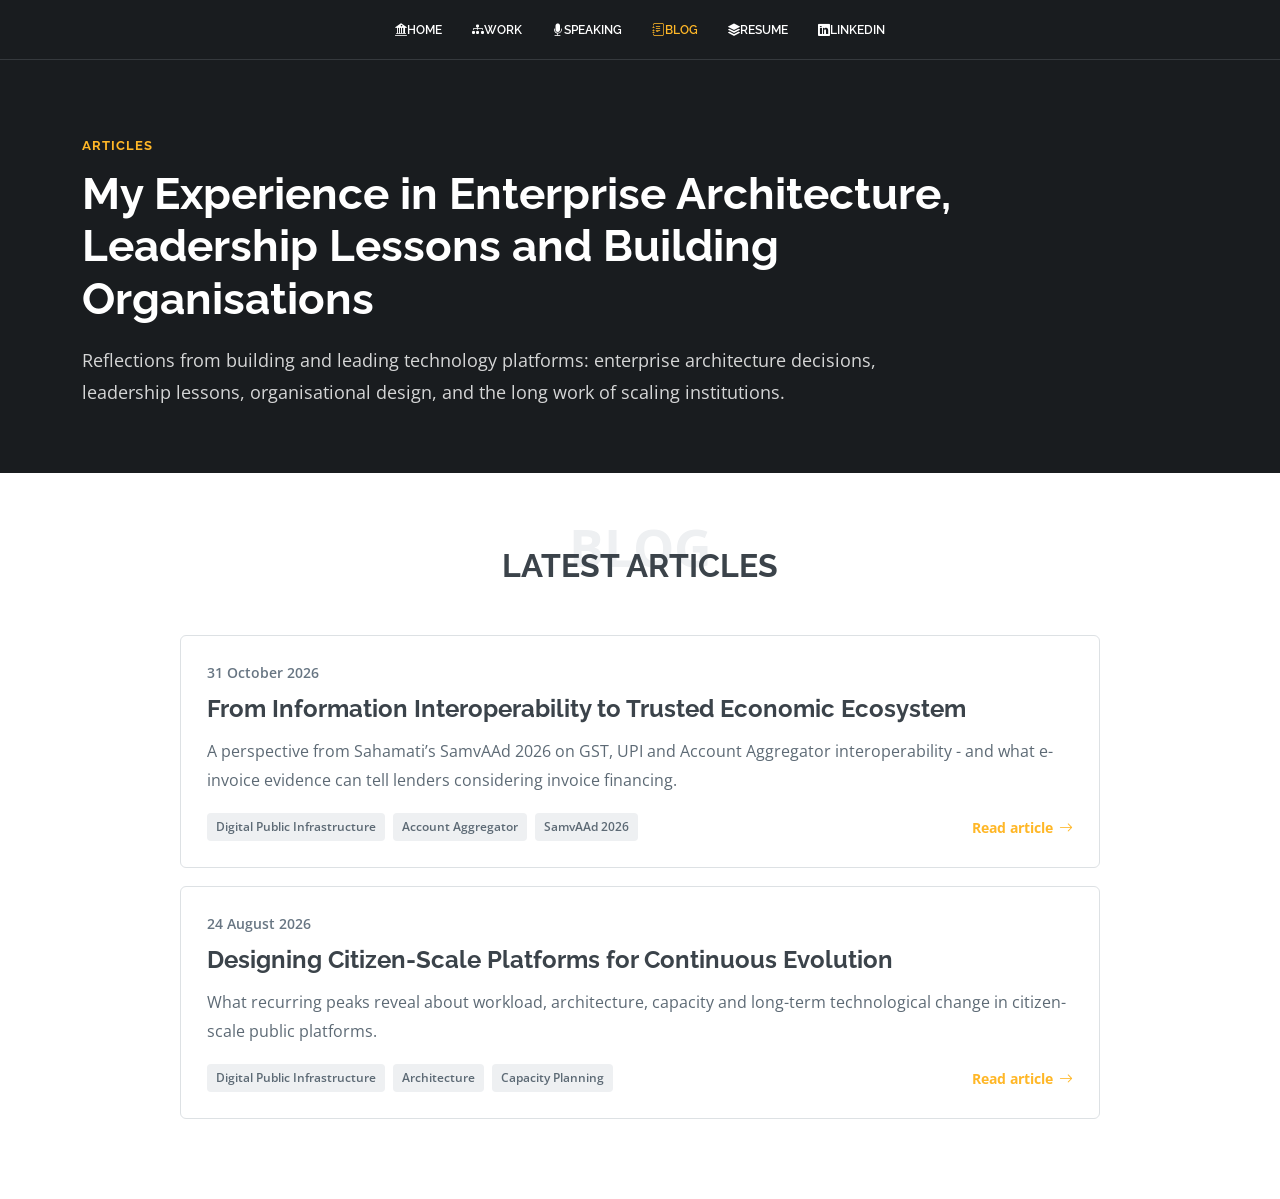
==== blog/index.html @ 4400670e "Use the new top header on all pages; align title and team size - Resume, blog index and article page" ====
<!DOCTYPE html>
<html lang="en">

<head>
  <!-- Global site tag (gtag.js) - Google Analytics -->
  <script async src="https://www.googletagmanager.com/gtag/js?id=G-HFSNNCBM1D"></script>
  <script>
    window.dataLayer = window.dataLayer || [];
    function gtag(){dataLayer.push(arguments);}
    gtag('js', new Date());

    gtag('config', 'G-HFSNNCBM1D');
  </script>
  <meta charset="utf-8">
  <meta content="width=device-width, initial-scale=1.0" name="viewport">

  <title>Blog | Harsh Agarwal</title>
  <meta name="description" content="Articles by Harsh Agarwal on enterprise architecture, leadership lessons, public digital platforms, and building organisations.">
  <meta name="keywords" content="Harsh Agarwal blog, enterprise architecture, leadership lessons, organisation building, digital public infrastructure, technology leadership">
  <meta name="author" content="Harsh Agarwal">
  <meta name="robots" content="index, follow, max-image-preview:large">
  <meta name="theme-color" content="#191c1f">
  <link rel="canonical" href="https://agrharsh.com/blog/">
  <link rel="sitemap" type="application/xml" href="https://agrharsh.com/sitemap.xml">
  <meta property="og:type" content="website">
  <meta property="og:site_name" content="Harsh Agarwal">
  <meta property="og:locale" content="en_IN">
  <meta property="og:title" content="Blog | Harsh Agarwal">
  <meta property="og:description" content="Articles on enterprise architecture, leadership lessons, public digital platforms, and building organisations.">
  <meta property="og:url" content="https://agrharsh.com/blog/">
  <meta property="og:image" content="https://agrharsh.com/assets/img/me.jpeg">
  <meta property="og:image:alt" content="Harsh Agarwal, technology executive and enterprise architect">
  <meta name="twitter:card" content="summary_large_image">
  <meta name="twitter:title" content="Blog | Harsh Agarwal">
  <meta name="twitter:description" content="Articles on enterprise architecture, leadership lessons, public digital platforms, and building organisations.">
  <meta name="twitter:image" content="https://agrharsh.com/assets/img/me.jpeg">
  <meta name="twitter:image:alt" content="Harsh Agarwal, technology executive and enterprise architect">

  <link href="../assets/img/favicon.ico" rel="icon">
  <link href="../assets/img/apple-touch-icon.png" rel="apple-touch-icon">

  <link rel="preconnect" href="https://fonts.googleapis.com">
  <link rel="preconnect" href="https://fonts.gstatic.com" crossorigin>
  <link href="https://fonts.googleapis.com/css?family=Open+Sans:300,300i,400,400i,600,600i,700,700i|Raleway:300,300i,400,400i,500,500i,600,600i,700,700i|Satisfy" rel="stylesheet">

  <link href="../assets/vendor/bootstrap/css/bootstrap.min.css" rel="stylesheet">
  <link href="../assets/vendor/bootstrap-icons/bootstrap-icons.css" rel="stylesheet">
  <link href="../assets/vendor/boxicons/css/boxicons.min.css" rel="stylesheet">
  <link href="../assets/css/style.css" rel="stylesheet">
  <link href="../assets/css/home.css?v=7" rel="stylesheet">

  <script type="application/ld+json">
    {
      "@context": "https://schema.org",
      "@graph": [
        {
          "@type": "CollectionPage",
          "@id": "https://agrharsh.com/blog/#webpage",
          "url": "https://agrharsh.com/blog/",
          "name": "Blog | Harsh Agarwal",
          "description": "Articles by Harsh Agarwal on enterprise architecture, leadership lessons, public digital platforms, and building organisations.",
          "dateModified": "2026-10-31",
          "inLanguage": "en-IN",
          "isPartOf": {
            "@id": "https://agrharsh.com/#website"
          },
          "mainEntity": {
            "@id": "https://agrharsh.com/blog/#blog"
          },
          "breadcrumb": {
            "@id": "https://agrharsh.com/blog/#breadcrumb"
          }
        },
        {
          "@type": "Blog",
          "@id": "https://agrharsh.com/blog/#blog",
          "url": "https://agrharsh.com/blog/",
          "name": "Harsh Agarwal Blog",
          "description": "Articles by Harsh Agarwal on enterprise architecture, leadership lessons, public digital platforms, and building organisations.",
          "inLanguage": "en-IN",
          "author": {
            "@type": "Person",
            "@id": "https://agrharsh.com/#person",
            "name": "Harsh Agarwal",
            "url": "https://agrharsh.com/"
          },
          "publisher": {
            "@type": "Person",
            "@id": "https://agrharsh.com/#person",
            "name": "Harsh Agarwal",
            "url": "https://agrharsh.com/"
          },
          "blogPost": [
            {
              "@type": "BlogPosting",
              "@id": "https://agrharsh.com/blog/articles/from-information-interoperability-to-trusted-economic-ecosystem.html#article",
              "url": "https://agrharsh.com/blog/articles/from-information-interoperability-to-trusted-economic-ecosystem.html",
              "headline": "From Information Interoperability to Trusted Economic Ecosystem",
              "datePublished": "2026-10-31"
            },
            {
              "@type": "BlogPosting",
              "@id": "https://agrharsh.com/blog/articles/designing-citizen-scale-platforms-for-continuous-evolution.html#article",
              "url": "https://agrharsh.com/blog/articles/designing-citizen-scale-platforms-for-continuous-evolution.html",
              "headline": "Designing Citizen-Scale Platforms for Continuous Evolution",
              "datePublished": "2026-08-24"
            }
          ]
        },
        {
          "@type": "BreadcrumbList",
          "@id": "https://agrharsh.com/blog/#breadcrumb",
          "itemListElement": [
            {
              "@type": "ListItem",
              "position": 1,
              "name": "Home",
              "item": "https://agrharsh.com/"
            },
            {
              "@type": "ListItem",
              "position": 2,
              "name": "Blog",
              "item": "https://agrharsh.com/blog/"
            }
          ]
        }
      ]
    }
  </script>
</head>

<body class="blog-page hm-home">

  <header id="header" class="sticky-top d-flex justify-content-center align-items-center header-scrolled hm-identity-scrolled">
    <nav id="navbar" class="navbar" aria-label="Primary">
      <div class="hm-header-identity">
        <strong>Harsh Agarwal</strong>
        <span>Vice President &ndash; Technology at GSTN</span>
      </div>
      <button class="hm-menu-toggle" type="button" aria-label="Navigation menu" aria-controls="hm-menu-links" aria-expanded="false">
        <span class="bi bi-list" aria-hidden="true"></span>
      </button>
      <ul id="hm-menu-links">
        <li><a class="bi bi-bank2 nav-link" title="Home" href="../">Home</a></li>
        <li><a class="bi bi-diagram-3-fill nav-link" title="Selected work" href="../#work">Work</a></li>
        <li><a class="bi bi-mic-fill nav-link" title="Speaking and advisory" href="../#speaking">Speaking</a></li>
        <li><a class="bi bi-journal-text nav-link active" title="Articles" href="../blog/">Blog</a></li>
        <li><a class="bi bi-stack nav-link" title="Full resume" href="../resume/">Resume</a></li>
        <li><a class="bi bi-linkedin nav-link" title="LinkedIn Profile" href="https://www.linkedin.com/in/agrharsh" target="_blank" rel="noopener noreferrer">LinkedIn</a></li>
      </ul>
    </nav>
  </header>

  <main id="main">
    <section class="blog-hero">
      <div class="container">
        <p class="blog-eyebrow">Articles</p>
        <h1>My Experience in Enterprise Architecture, Leadership Lessons and Building Organisations</h1>
        <p class="blog-intro">Reflections from building and leading technology platforms: enterprise architecture decisions, leadership lessons, organisational design, and the long work of scaling institutions.</p>
      </div>
    </section>

    <section class="blog-list-section">
      <div class="container">
        <div class="section-title">
          <span>Blog</span>
          <h2>Latest Articles</h2>
        </div>

        <div class="blog-post-list" aria-label="Article list">
          <article class="blog-post-card">
            <time datetime="2026-10-31">31 October 2026</time>
            <h3><a href="articles/from-information-interoperability-to-trusted-economic-ecosystem.html">From Information Interoperability to Trusted Economic Ecosystem</a></h3>
            <p>A perspective from Sahamati’s SamvAAd 2026 on GST, UPI and Account Aggregator interoperability - and what e-invoice evidence can tell lenders considering invoice financing.</p>
            <div class="blog-post-meta">
              <div class="blog-tags"><span>Digital Public Infrastructure</span><span>Account Aggregator</span><span>SamvAAd 2026</span></div>
              <a class="blog-read-more" href="articles/from-information-interoperability-to-trusted-economic-ecosystem.html" aria-label="Read From Information Interoperability to Trusted Economic Ecosystem">Read article <i class="bi bi-arrow-right"></i></a>
            </div>
          </article>

          <article class="blog-post-card">
            <time datetime="2026-08-24">24 August 2026</time>
            <h3><a href="articles/designing-citizen-scale-platforms-for-continuous-evolution.html">Designing Citizen-Scale Platforms for Continuous Evolution</a></h3>
            <p>What recurring peaks reveal about workload, architecture, capacity and long-term technological change in citizen-scale public platforms.</p>
            <div class="blog-post-meta">
              <div class="blog-tags">
                <span>Digital Public Infrastructure</span>
                <span>Architecture</span>
                <span>Capacity Planning</span>
              </div>
              <a class="blog-read-more" href="articles/designing-citizen-scale-platforms-for-continuous-evolution.html" aria-label="Read Designing Citizen-Scale Platforms for Continuous Evolution">Read article <i class="bi bi-arrow-right"></i></a>
            </div>
          </article>

          <!--
            Add article cards newest-first. Example:

            <article class="blog-post-card">
              <time datetime="2026-09-01">1 September 2026</time>
              <h3><a href="articles/article-slug.html">Article Title</a></h3>
              <p>A short two-line summary that appears on the blog index.</p>
              <div class="blog-post-meta">
                <div class="blog-tags">
                  <span>Digital Public Infrastructure</span>
                  <span>Architecture</span>
                </div>
                <a class="blog-read-more" href="articles/article-slug.html" aria-label="Read Article Title">Read article <i class="bi bi-arrow-right"></i></a>
              </div>
            </article>
          -->
        </div>
      </div>
    </section>
  </main>

  <a href="#" class="back-to-top d-flex align-items-center justify-content-center"><i class="bi bi-arrow-up-short"></i></a>

  <script src="../assets/vendor/bootstrap/js/bootstrap.bundle.min.js"></script>
  <script src="../assets/js/main.js?v=4"></script>
</body>

</html>
---- assets/css/style.css ----
/**
* Template Name: Laura - v4.5.0
* Template URL: https://bootstrapmade.com/laura-free-creative-bootstrap-theme/
* Author: BootstrapMade.com
* License: https://bootstrapmade.com/license/
*/

/*--------------------------------------------------------------
# General
--------------------------------------------------------------*/
body {
  font-family: "Open Sans", sans-serif;
  color: #444444;
}

a {
  color: #ffb727;
  text-decoration: none;
}

a:hover {
  color: #ffc85a;
  text-decoration: none;
}

h1, h2, h3, h4, h5, h6 {
  font-family: "Raleway", sans-serif;
}

/*--------------------------------------------------------------
# Back to top button
--------------------------------------------------------------*/
.back-to-top {
  position: fixed;
  visibility: hidden;
  opacity: 0;
  right: 15px;
  bottom: 15px;
  z-index: 996;
  background: #ffb727;
  width: 40px;
  height: 40px;
  border-radius: 4px;
  transition: all 0.4s;
}
.back-to-top i {
  font-size: 28px;
  color: #fff;
  line-height: 0;
}
.back-to-top:hover {
  background: #ffc550;
  color: #fff;
}
.back-to-top.active {
  visibility: visible;
  opacity: 1;
}

/*--------------------------------------------------------------
# Header
--------------------------------------------------------------*/
#header {
  z-index: 997;
  transition: all 0.5s;
  height: 80px;
  background: rgba(25, 28, 31, 0.8);
}
#header.header-transparent {
  background: transparent;
}
#header.header-scrolled {
  height: 60px;
  background: rgba(25, 28, 31, 0.8);
}

/*--------------------------------------------------------------
# Navigation Menu
--------------------------------------------------------------*/
/**
* Desktop Navigation
*/
.navbar {
  padding: 0;
}
.navbar ul {
  margin: 0;
  padding: 0;
  display: flex;
  list-style: none;
  align-items: center;
}
.navbar li {
  position: relative;
}
.navbar a, .navbar a:focus {
  display: flex;
  align-items: center;
  justify-content: space-between;
  padding: 10px 15px;
  color: #fff;
  white-space: nowrap;
  transition: 0.3s;
  font-size: 12px;
  font-family: "Raleway", sans-serif;
  text-transform: uppercase;
  font-weight: 600;
  letter-spacing: 1px;
}
.navbar a i, .navbar a:focus i {
  font-size: 12px;
  line-height: 0;
  margin-left: 5px;
}
.navbar a:hover, .navbar .active, .navbar .active:focus, .navbar li:hover > a {
  color: #ffb727;
}
.navbar .dropdown ul {
  display: block;
  position: absolute;
  left: 14px;
  top: calc(100% + 30px);
  margin: 0;
  padding: 10px 0;
  z-index: 99;
  opacity: 0;
  visibility: hidden;
  background: #fff;
  box-shadow: 0px 0px 30px rgba(127, 137, 161, 0.25);
  transition: 0.3s;
  border-radius: 4px;
}
.navbar .dropdown ul li {
  min-width: 200px;
}
.navbar .dropdown ul a {
  padding: 10px 20px;
  font-size: 14px;
  text-transform: none;
  font-weight: 400;
  color: #3b434a;
  letter-spacing: 1px;
}
.navbar .dropdown ul a i {
  font-size: 12px;
}
.navbar .dropdown ul a:hover, .navbar .dropdown ul .active:hover, .navbar .dropdown ul li:hover > a {
  color: #ffb727;
}
.navbar .dropdown:hover > ul {
  opacity: 1;
  top: 100%;
  visibility: visible;
}
.navbar .dropdown .dropdown ul {
  top: 0;
  left: calc(100% - 30px);
  visibility: hidden;
}
.navbar .dropdown .dropdown:hover > ul {
  opacity: 1;
  top: 0;
  left: 100%;
  visibility: visible;
}
@media (max-width: 1366px) {
  .navbar .dropdown .dropdown ul {
    left: -90%;
  }
  .navbar .dropdown .dropdown:hover > ul {
    left: -100%;
  }
}

/**
* Mobile Navigation
*/
.mobile-nav-toggle {
  color: #fff;
  font-size: 28px;
  cursor: pointer;
  display: none;
  line-height: 0;
  transition: 0.5s;
}

@media (max-width: 991px) {
  .mobile-nav-toggle {
    display: block;
  }

  .navbar ul {
    display: none;
  }
}
.navbar-mobile {
  position: fixed;
  overflow: hidden;
  top: 0;
  right: 0;
  left: 0;
  bottom: 0;
  background: rgba(36, 41, 46, 0.9);
  transition: 0.3s;
  z-index: 999;
}
.navbar-mobile .mobile-nav-toggle {
  position: absolute;
  top: 15px;
  right: 15px;
}
.navbar-mobile ul {
  display: block;
  position: absolute;
  top: 55px;
  right: 15px;
  bottom: 15px;
  left: 15px;
  padding: 10px 0;
  border-radius: 10px;
  background-color: #fff;
  overflow-y: auto;
  transition: 0.3s;
}
.navbar-mobile a, .navbar-mobile a:focus {
  padding: 10px 20px;
  font-size: 14px;
  color: #3b434a;
}
.navbar-mobile a:hover, .navbar-mobile .active, .navbar-mobile li:hover > a {
  color: #ffb727;
}
.navbar-mobile .getstarted, .navbar-mobile .getstarted:focus {
  margin: 15px;
}
.navbar-mobile .dropdown ul {
  position: static;
  display: none;
  margin: 10px 20px;
  padding: 10px 0;
  z-index: 99;
  opacity: 1;
  visibility: visible;
  background: #fff;
  box-shadow: 0px 0px 30px rgba(127, 137, 161, 0.25);
}
.navbar-mobile .dropdown ul li {
  min-width: 200px;
}
.navbar-mobile .dropdown ul a {
  padding: 10px 20px;
}
.navbar-mobile .dropdown ul a i {
  font-size: 12px;
}
.navbar-mobile .dropdown ul a:hover, .navbar-mobile .dropdown ul .active:hover, .navbar-mobile .dropdown ul li:hover > a {
  color: #ffb727;
}
.navbar-mobile .dropdown > .dropdown-active {
  display: block;
}

/*--------------------------------------------------------------
# Hero Section
--------------------------------------------------------------*/
#hero {
  width: 100%;
  height: 100vh;
  background: url("../img/hero-bg.jpg") top right;
  background-size: cover;
  position: relative;
}
#hero:before {
  content: "";
  background: rgba(0, 0, 0, 0.65);
  position: absolute;
  bottom: 0;
  top: 0;
  left: 0;
  right: 0;
}
#hero .hero-container {
  position: absolute;
  bottom: 0;
  top: 0;
  left: 0;
  right: 0;
  display: flex;
  justify-content: center;
  align-items: center;
  flex-direction: column;
  padding: 0 15px;
}
#hero h1 {
  margin: 0 0 10px 0;
  font-size: 64px;
  font-family: "Satisfy", serif;
  color: #fff;
}
#hero h2 {
  color: #eee;
  margin-bottom: 50px;
  font-size: 13px;
  font-weight: 500;
  letter-spacing: 1px;
  text-transform: uppercase;
}
#hero .btn-scroll {
  transition: 0.4s;
  color: rgba(255, 255, 255, 0.6);
  animation: up-down 1s ease-in-out infinite alternate-reverse both;
}
#hero .btn-scroll i {
  font-size: 48px;
}
#hero .btn-scroll:hover {
  color: #ffb727;
}
@media (min-width: 1024px) {
  #hero {
    background-attachment: fixed;
  }
}
@media (max-width: 575px) {
  #hero h1 {
    font-size: 40px;
  }
  #hero h2 {
    text-align: center;
    margin-bottom: 30px;
  }
  .resume-item-1 {
    padding: 0px 10px 0px 7px!important;
        padding-bottom: 0px;
    margin-top: 5px!important;
}
.navbar{position:absolute !important;}
.navbar-mobile{top: -210px!important;}
}

@-webkit-keyframes up-down {
  0% {
    transform: translateY(5px);
  }
  100% {
    transform: translateY(-5px);
  }
}

@keyframes up-down {
  0% {
    transform: translateY(5px);
  }
  100% {
    transform: translateY(-5px);
  }
}
/*--------------------------------------------------------------
# Sections General
--------------------------------------------------------------*/
section {
  padding: 60px 0;
}

.section-bg {
  background-color: white;
}

.section-title {
  text-align: center;
  padding: 30px 0;
  position: relative;
}
.section-title h2 {
  font-size: 32px;
  font-weight: 700;
  text-transform: uppercase;
  margin-bottom: 20px;
  padding-bottom: 0;
  color: #3b434a;
  position: relative;
  z-index: 2;
}
.section-title span {
  position: absolute;
  top: 30px;
  color: #eef0f2;
  left: 0;
  right: 0;
  z-index: 1;
  font-weight: 700;
  font-size: 52px;
  text-transform: uppercase;
  line-height: 0;
}
.section-title p {
  margin-bottom: 0;
  position: relative;
  z-index: 2;
}
@media (max-width: 575px) {
  .section-title h2 {
    font-size: 28px;
    margin-bottom: 15px;
  }
  .section-title span {
    font-size: 38px;
  }
}

/*--------------------------------------------------------------
# Breadcrumbs
--------------------------------------------------------------*/
.breadcrumbs {
  padding: 20px 0;
  background-color: #f4f5f6;
  min-height: 40px;
  margin-top: 78px;
}
@media (max-width: 992px) {
  .breadcrumbs {
    margin-top: 60px;
  }
}
.breadcrumbs h2 {
  font-size: 24px;
  font-weight: 300;
  margin: 0;
}
@media (max-width: 992px) {
  .breadcrumbs h2 {
    margin: 0 0 10px 0;
  }
}
.breadcrumbs ol {
  display: flex;
  flex-wrap: wrap;
  list-style: none;
  padding: 0;
  margin: 0;
  font-size: 14px;
}
.breadcrumbs ol li + li {
  padding-left: 10px;
}
.breadcrumbs ol li + li::before {
  display: inline-block;
  padding-right: 10px;
  color: #6c757d;
  content: "/";
}
@media (max-width: 768px) {
  .breadcrumbs .d-flex {
    display: block !important;
  }
  .breadcrumbs ol {
    display: block;
  }
  .breadcrumbs ol li {
    display: inline-block;
  }
}

/*--------------------------------------------------------------
# About Me
--------------------------------------------------------------*/
.about .content h3 {
  font-weight: 700;
  font-size: 26px;
  color: #3b434a;
  text-transform: uppercase;
}
.about .content ul {
  list-style: none;
  padding: 0;
}
.about .content ul li {
  margin-bottom: 20px;
  display: flex;
  align-items: center;
}
.about .content ul strong {
  margin-right: 10px;
}
.about .content ul i {
  font-size: 16px;
  margin-right: 5px;
  color: #ffb727;
  line-height: 0;
}
.about .content p:last-child {
  margin-bottom: 0;
}
.about .content .count-box {
  width: 100%;
}
.about .content .count-box i {
  display: block;
  font-size: 36px;
  color: #ffb727;
  float: left;
  line-height: 0;
}
.about .content .count-box span {
  font-size: 36px;
  line-height: 30px;
  display: block;
  font-weight: 700;
  color: #3b434a;
  margin-left: 50px;
}
.about .content .count-box p {
  padding: 15px 0 0 0;
  margin: 0 0 0 50px;
  font-family: "Raleway", sans-serif;
  font-size: 14px;
  color: #5d6a75;
}
.about .content .count-box a {
  font-weight: 600;
  display: block;
  margin-top: 20px;
  color: #5d6a75;
  font-size: 15px;
  font-family: "Satisfy", serif;
  transition: ease-in-out 0.3s;
}
.about .content .count-box a:hover {
  color: #82909c;
}
.about .image {
  background: url("../img/me.jpeg") center center no-repeat;
  background-size: cover;
  min-height: 500px;
}

/*--------------------------------------------------------------
# My Resume
--------------------------------------------------------------*/
.resume .resume-title {
  font-size: 26px;
  font-weight: 700;
  margin-top: 20px;
  margin-bottom: 20px;
  color: #3b434a;
}
.resume .resume-item {
  padding: 0 0 20px 20px;
  margin-top: -2px;
  border-left: 2px solid #82909c;
  position: relative;
}
.resume .resume-item h4 {
  line-height: 18px;
  font-size: 16px;
  font-weight: 700;
  text-transform: uppercase;
  color: #ffb727;
  margin-bottom: 10px;
}
.resume .resume-item h5 {
  font-size: 16px;
  background: #eef0f2;
  padding: 5px 15px;
  display: inline-block;
  font-weight: 600;
  margin-bottom: 10px;
}
.resume .resume-item ul {
  padding-left: 20px;
}
.resume .resume-item ul li {
  padding-bottom: 10px;
}
.resume .resume-item:last-child {
  padding-bottom: 0;
}
.resume .resume-item::before {
  content: "";
  position: absolute;
  width: 16px;
  height: 16px;
  border-radius: 50px;
  left: -9px;
  top: 0;
  background: #fff;
  border: 2px solid #82909c;
}

/* ---- STAND ALONE RESUME ITEM ----*/
.resume-title {
  font-size: 26px;
  font-weight: 700;
  margin-top: 20px;
  margin-bottom: 20px;
  color: #3b434a;
}
.resume-item-1 {
  padding: 0 0 20px 20px;
  margin-top: -2px;
}
.resume-item-1 h4 {
  line-height: 18px;
  font-size: 16px;
  font-weight: 700;
  text-transform: uppercase;
  color: #ffb727;
  margin-bottom: 10px;
}
.resume-item-1 h5 {
  font-size: 16px;
  background: #eef0f2;
  padding: 5px 15px;
  display: inline-block;
  font-weight: 600;
  margin-bottom: 10px;
}
.resume-item-1 label {
  font-size: 14px;
  background: #eef0f2;
  padding: 5px 15px;
  display: inline-block;
  font-weight: 600;
}
.resume-item-1 h6 {
  font-size: 14px;
  background: #eef0f2;
  padding: 5px 15px;
  display: inline-block;
  font-weight: 600;
  margin-bottom: 10px;
}
.about .content .resume-item-1 ul,
.resume-item-1 ul {
  list-style: none;
  margin: 0 0 16px 0;
  padding-left: 0;
}
.about .content .resume-item-1 ul li,
.resume-item-1 ul li {
  align-items: initial;
  display: block;
  margin-bottom: 0 !important;
  padding-bottom: 0 !important;
}
.resume-item-1:last-child {
  padding-bottom: 0;
}
.resume-item-1::before {
  content: "";
  position: absolute;
  width: 16px;
  height: 16px;
  border-radius: 50px;
  left: -9px;
  top: 0;
  background: #fff;
 /*border: 2px solid #82909c;*/
}

/* ---- END STAND ALONE RESUME ITEM ---- */

/*--------------------------------------------------------------
# Latest Article
--------------------------------------------------------------*/
.latest-article {
  background: #f7f8f9;
  border-bottom: 1px solid #eef0f2;
  border-top: 1px solid #eef0f2;
  padding: 34px 0 52px 0;
}

.latest-article .section-title {
  padding: 18px 0 26px 0;
}

.latest-article-card {
  background: #fff;
  border: 1px solid #dde1e4;
  border-left: 4px solid #ffb727;
  border-radius: 6px;
  margin: 0 auto;
  max-width: 920px;
  padding: 24px 26px;
}

.latest-article-meta {
  align-items: center;
  color: #687683;
  display: flex;
  flex-wrap: wrap;
  font-size: 13px;
  font-weight: 700;
  gap: 10px;
  margin-bottom: 10px;
  text-transform: uppercase;
}

.latest-article-meta time {
  display: inline-block;
}

.latest-article-meta span {
  background: #eef0f2;
  border-radius: 4px;
  padding: 5px 9px;
}

.latest-article-card h3 {
  font-size: 24px;
  font-weight: 700;
  letter-spacing: 0;
  line-height: 1.35;
  margin: 0 0 12px 0;
}

.latest-article-card h3 a {
  color: #3b434a;
}

.latest-article-card h3 a:hover {
  color: #ffb727;
}

.latest-article-card p {
  color: #5d6a75;
  font-size: 16px;
  line-height: 1.8;
  margin: 0 0 18px 0;
}

.latest-article-actions {
  align-items: center;
  display: flex;
  flex-wrap: wrap;
  gap: 18px;
}

.latest-article-all {
  color: #687683;
  font-size: 14px;
  font-weight: 700;
}

.latest-article-all:hover {
  color: #ffb727;
}

@media (max-width: 768px) {
  .latest-article {
    padding: 28px 0 42px 0;
  }

  .latest-article-card {
    padding: 22px;
  }

  .latest-article-card h3 {
    font-size: 21px;
  }

  .latest-article-actions {
    align-items: flex-start;
    flex-direction: column;
    gap: 12px;
  }
}

/*--------------------------------------------------------------
# My Services
--------------------------------------------------------------*/
.services .icon-box {
  padding: 30px;
  position: relative;
  overflow: hidden;
  background: #fff;
  box-shadow: 0 10px 29px 0 rgba(68, 88, 144, 0.1);
  transition: all 0.3s ease-in-out;
  text-align: center;
  border: 1px solid #fff;
}
.services .icon {
  margin: 0 auto 20px auto;
  padding-top: 17px;
  display: inline-block;
  text-align: center;
  border-radius: 50%;
  width: 72px;
  height: 72px;
  background: #fff4df;
}
.services .icon i {
  font-size: 36px;
  line-height: 1;
  color: #ffb727;
}
.services .title {
  font-weight: 700;
  margin-bottom: 15px;
  font-size: 18px;
}
.services .title a {
  color: #111;
  transition: 0.3s;
}
.services .description {
  font-size: 15px;
  line-height: 28px;
  margin-bottom: 0;
}
.services .icon-box:hover {
  border-color: #ffb727;
}
.services .icon-box:hover .title a {
  color: #ffb727;
}

/*--------------------------------------------------------------
# Pricing
--------------------------------------------------------------*/
.pricing .box {
  padding: 20px;
  background: #fff;
  text-align: center;
  box-shadow: 0px 0px 4px rgba(0, 0, 0, 0.12);
  border-radius: 5px;
  position: relative;
  overflow: hidden;
}
.pricing h3 {
  font-weight: 400;
  margin: -20px -20px 20px -20px;
  padding: 20px 15px;
  font-size: 16px;
  font-weight: 600;
  color: #777777;
  background: #f8f8f8;
}
.pricing h4 {
  font-size: 36px;
  color: #ffb727;
  font-weight: 600;
  font-family: "Open Sans", sans-serif;
  margin-bottom: 20px;
}
.pricing h4 sup {
  font-size: 20px;
  top: -12px;
  left: -3px;
}
.pricing h4 span {
  color: #bababa;
  font-size: 16px;
  font-weight: 300;
}
.pricing ul {
  padding: 0;
  list-style: none;
  color: #444444;
  text-align: center;
  line-height: 20px;
  font-size: 14px;
}
.pricing ul li {
  padding-bottom: 16px;
}
.pricing ul i {
  color: #ffb727;
  font-size: 18px;
  padding-right: 4px;
}
.pricing ul .na {
  color: #ccc;
  text-decoration: line-through;
}
.pricing .btn-wrap {
  margin: 20px -20px -20px -20px;
  padding: 20px 15px;
  background: #f8f8f8;
  text-align: center;
}
.pricing .btn-buy {
  background: #ffb727;
  display: inline-block;
  padding: 8px 35px;
  border-radius: 4px;
  color: #fff;
  transition: none;
  font-size: 14px;
  font-weight: 400;
  font-family: "Raleway", sans-serif;
  font-weight: 600;
  transition: 0.3s;
}
.pricing .btn-buy:hover {
  background: #ffc85a;
}
.pricing .featured h3 {
  color: #fff;
  background: #ffb727;
}
.pricing .advanced {
  width: 200px;
  position: absolute;
  top: 18px;
  right: -68px;
  transform: rotate(45deg);
  z-index: 1;
  font-size: 14px;
  padding: 1px 0 3px 0;
  background: #ffb727;
  color: #fff;
}

/*--------------------------------------------------------------
# Contact Me
--------------------------------------------------------------*/
.contact .info-box {
  color: #444444;
  text-align: center;
  box-shadow: 0 0 30px rgba(214, 215, 216, 0.6);
  padding: 20px 0 30px 0;
}
.contact .info-box i.bx {
  font-size: 24px;
  color: #ffb727;
  border-radius: 50%;
  padding: 15px;
  background: #fff6e4;
}
.contact .info-box h3 {
  font-size: 20px;
  color: #777777;
  font-weight: 700;
  margin: 10px 0;
}
.contact .info-box p {
  padding: 0;
  line-height: 24px;
  font-size: 14px;
  margin-bottom: 0;
}
.contact .social-links {
  margin-top: 15px;
  display: flex;
  justify-content: center;
}
.contact .social-links a {
  font-size: 18px;
  display: inline-block;
  color: #687683;
  line-height: 1;
  margin: 0 8px;
  transition: 0.3s;
  padding: 14px;
  border-radius: 50px;
  border: 1px solid #dde1e4;
}
.contact .social-links a:hover {
  color: #fff;
  border-color: #ffb727;
  background: #ffb727;
}

/*--------------------------------------------------------------
# Footer
--------------------------------------------------------------*/
#footer {
  background: url("../img/footer-bg.jpg") top center no-repeat;
  background-size: cover;
  color: #fff;
  font-size: 14px;
  text-align: center;
  padding: 80px 0;
  position: relative;
}
#footer::before {
  content: "";
  position: absolute;
  left: 0;
  right: 0;
  top: 0;
  bottom: 0;
  background: rgba(0, 0, 0, 0.6);
}
#footer .container {
  position: relative;
}
#footer h3 {
  font-size: 36px;
  font-weight: 700;
  color: #fff;
  position: relative;
  font-family: "Satisfy", serif;
  padding: 0;
  margin: 0 0 15px 0;
}
#footer p {
  font-size: 15;
  font-style: italic;
  padding: 0;
  margin: 0 0 40px 0;
}
#footer .social-links {
  margin: 0 0 40px 0;
}
#footer .social-links a {
  font-size: 18px;
  display: inline-block;
  background: #ffb727;
  color: #fff;
  line-height: 1;
  padding: 8px 0;
  margin-right: 4px;
  border-radius: 50%;
  text-align: center;
  width: 36px;
  height: 36px;
  transition: 0.3s;
}
#footer .social-links a:hover {
  background: #f3a200;
  color: #fff;
  text-decoration: none;
}
#footer .copyright {
  margin: 0 0 5px 0;
}
#footer .credits {
  font-size: 13px;
}

/*--------------------------------------------------------------
# Blog
--------------------------------------------------------------*/
.blog-page {
  background: #fff;
  padding-bottom: 88px;
}

.blog-page #main {
  overflow: hidden;
}

.blog-hero {
  background: #191c1f;
  color: #fff;
  padding: 76px 0 64px 0;
}

.blog-eyebrow {
  color: #ffb727;
  font-family: "Raleway", sans-serif;
  font-size: 13px;
  font-weight: 700;
  letter-spacing: 1px;
  margin-bottom: 12px;
  text-transform: uppercase;
}

.blog-hero h1,
.article-header h1 {
  color: inherit;
  font-size: 44px;
  font-weight: 700;
  letter-spacing: 0;
  line-height: 1.2;
  margin: 0 0 18px 0;
  max-width: 900px;
}

.blog-intro {
  color: rgba(255, 255, 255, 0.82);
  font-size: 18px;
  line-height: 1.8;
  margin: 0;
  max-width: 860px;
}

.blog-list-section {
  padding: 44px 0 80px 0;
}

.blog-post-list {
  display: grid;
  gap: 18px;
  margin: 0 auto;
  max-width: 920px;
}

.blog-post-card {
  border: 1px solid #dde1e4;
  border-radius: 6px;
  padding: 26px;
}

.blog-post-card time {
  color: #687683;
  display: block;
  font-size: 14px;
  font-weight: 600;
  margin-bottom: 10px;
}

.blog-post-card h3 {
  font-size: 24px;
  font-weight: 700;
  letter-spacing: 0;
  line-height: 1.35;
  margin: 0 0 12px 0;
}

.blog-post-card h3 a {
  color: #3b434a;
}

.blog-post-card h3 a:hover {
  color: #ffb727;
}

.blog-post-card p {
  color: #5d6a75;
  font-size: 16px;
  line-height: 1.8;
  margin-bottom: 18px;
}

.blog-post-meta {
  align-items: center;
  display: flex;
  gap: 16px;
  justify-content: space-between;
}

.blog-tags {
  display: flex;
  flex-wrap: wrap;
  gap: 8px;
}

.blog-tags span {
  background: #eef0f2;
  border-radius: 4px;
  color: #5d6a75;
  font-size: 12px;
  font-weight: 600;
  padding: 5px 9px;
}

.blog-read-more {
  align-items: center;
  display: inline-flex;
  font-size: 14px;
  font-weight: 700;
  gap: 6px;
  white-space: nowrap;
}

.blog-empty {
  border: 1px solid #dde1e4;
  border-radius: 6px;
  color: #5d6a75;
  margin: 0;
  padding: 24px;
  text-align: center;
}

.blog-breadcrumb {
  color: #82909c;
  display: flex;
  gap: 10px;
  margin-bottom: 32px;
}

.blog-breadcrumb a {
  color: #687683;
  font-weight: 600;
}

.blog-breadcrumb a:hover {
  color: #ffb727;
}

.blog-article {
  padding: 68px 0 92px 0;
}

.article-header {
  border-bottom: 1px solid #dde1e4;
  color: #3b434a;
  margin-left: auto;
  margin-right: auto;
  margin-bottom: 38px;
  max-width: 920px;
  padding: 0 0 30px 0;
}

.article-header h1 {
  color: #3b434a;
}

.article-summary {
  color: #5d6a75;
  font-size: 18px;
  line-height: 1.8;
  margin: 0;
  max-width: 820px;
}

.article-meta-bar {
  align-items: center;
  display: flex;
  flex-wrap: wrap;
  gap: 12px;
  margin-top: 20px;
  min-height: 38px;
}

.article-meta-line {
  align-items: center;
  color: #687683;
  display: flex;
  flex-wrap: wrap;
  font-size: 14px;
  font-weight: 600;
  gap: 10px;
  line-height: 1;
  min-height: 38px;
}

.article-meta-line > * {
  align-items: center;
  display: inline-flex;
  line-height: 1;
  margin: 0;
}

.article-meta-line > * + *::before {
  background: #b7c0c8;
  border-radius: 50%;
  content: "";
  display: inline-block;
  flex: 0 0 auto;
  height: 4px;
  margin-right: 10px;
  width: 4px;
}

.article-meta-line time {
  color: #687683;
  font-size: 14px;
  font-weight: 600;
}

.article-share {
  align-items: center;
  display: inline-flex;
  height: 38px;
  flex: 0 0 auto;
  position: relative;
  z-index: 5;
}

.article-share-toggle {
  align-items: center;
  background: #fff;
  border: 1px solid transparent;
  border-radius: 50%;
  color: #4f5d67;
  cursor: pointer;
  display: inline-flex;
  font-family: "Open Sans", sans-serif;
  height: 38px;
  justify-content: center;
  padding: 0;
  position: relative;
  width: 38px;
}

.article-share-toggle:hover,
.article-share-toggle:focus {
  background: #f7f8f9;
  border-color: #ffb727;
  color: #3b434a;
}

.article-share-toggle i {
  display: block;
  font-size: 21px;
  line-height: 1;
}

.article-share:not(.is-open) .article-share-toggle:hover::before,
.article-share:not(.is-open) .article-share-toggle:focus::before {
  background: #252525;
  border-radius: 4px;
  bottom: calc(100% + 9px);
  color: #fff;
  content: "Share";
  font-size: 13px;
  font-weight: 600;
  left: 50%;
  line-height: 1;
  padding: 9px 11px;
  position: absolute;
  transform: translateX(-50%);
  white-space: nowrap;
}

.article-share:not(.is-open) .article-share-toggle:hover::after,
.article-share:not(.is-open) .article-share-toggle:focus::after {
  border-left: 7px solid transparent;
  border-right: 7px solid transparent;
  border-top: 8px solid #252525;
  bottom: calc(100% + 1px);
  content: "";
  left: 50%;
  position: absolute;
  transform: translateX(-50%);
}

.article-share-menu {
  background: #fff;
  border: 1px solid #eef0f2;
  border-radius: 6px;
  box-shadow: 0 12px 32px rgba(25, 28, 31, 0.16);
  display: none;
  min-width: 220px;
  padding: 8px;
  position: absolute;
  right: 0;
  top: calc(100% + 10px);
  z-index: 20;
}

.article-share.is-open .article-share-menu {
  display: block;
}

.article-share-menu::before {
  background: #fff;
  border-left: 1px solid #eef0f2;
  border-top: 1px solid #eef0f2;
  content: "";
  height: 12px;
  position: absolute;
  right: 13px;
  top: -7px;
  transform: rotate(45deg);
  width: 12px;
}

.article-share-menu-item {
  align-items: center;
  background: transparent;
  border: 0;
  border-radius: 5px;
  color: #5d6a75;
  display: flex;
  font-family: "Open Sans", sans-serif;
  font-size: 15px;
  font-weight: 600;
  gap: 12px;
  line-height: 1.3;
  padding: 10px 12px;
  text-align: left;
  width: 100%;
}

button.article-share-menu-item {
  cursor: pointer;
}

.article-share-menu-item:hover,
.article-share-menu-item:focus {
  background: #f7f8f9;
  color: #3b434a;
}

.article-share-menu-item i {
  color: #687683;
  font-size: 20px;
  width: 22px;
}

.article-share-status {
  color: #687683;
  display: block;
  font-size: 13px;
  min-height: 16px;
  padding: 2px 12px 0 46px;
}

.article-section-divider {
  border: 0;
  color: #3b434a;
  height: 28px;
  margin: 44px auto 34px auto;
  opacity: 1;
  position: relative;
  text-align: center;
  width: 120px;
}

.article-section-divider::before {
  content: "\2022   \2022   \2022";
  font-size: 22px;
  font-weight: 700;
  letter-spacing: 12px;
  line-height: 28px;
}

.article-content {
  color: #444444;
  font-size: 18px;
  line-height: 1.85;
  margin: 0 auto;
  max-width: 920px;
}

.article-content h2 {
  color: #3b434a;
  font-size: 28px;
  font-weight: 700;
  letter-spacing: 0;
  margin: 38px 0 14px 0;
}

.article-content p {
  margin-bottom: 20px;
  hyphens: auto;
  text-align: justify;
  text-justify: inter-word;
}

.article-content .article-return {
  text-align: left;
}

@media (max-width: 768px) {
  .blog-hero {
    padding: 54px 0 48px 0;
  }

  .blog-hero h1,
  .article-header h1 {
    font-size: 32px;
  }

  .blog-intro,
  .article-summary {
    font-size: 16px;
  }

  .blog-post-card {
    padding: 22px;
  }

  .article-header {
    padding-bottom: 24px;
  }

  .article-meta-bar {
    align-items: center;
  }

  .blog-post-meta {
    align-items: flex-start;
    flex-direction: column;
  }

  .article-content {
    font-size: 16px;
  }

  .article-share-menu {
    max-width: calc(100vw - 32px);
    min-width: 210px;
    right: -4px;
  }
}

/* Original artwork for the economic interoperability essay. */
.economic-hero { margin: 0 auto 38px; max-width: 1120px; }
.economic-hero img, .economic-figure img { display: block; width: 100%; height: auto; }
.economic-figure { margin: 30px 0; }
.economic-figure figcaption { color: #5d6a75; font-size: 14px; line-height: 1.6; margin-top: 12px; }
.article-content .economic-reference { font-size: 15px; overflow-wrap: anywhere; text-align: left; }
.article-content .economic-context { font-size: 15px; text-align: left; }
.economic-citation { white-space: nowrap; }
.economic-reference { scroll-margin-top: 24px; }

/* Keep this image-led header visible above the fixed navigation on entry. */
.economic-article { padding-top: 24px; }
.economic-article .blog-breadcrumb { margin-bottom: 20px; }
.economic-article .article-header { max-width: 1120px; margin-bottom: 24px; padding-bottom: 18px; }
.economic-article .economic-hero { width: min(100%, 1120px, calc((100svh - 210px) * 2)); margin: 0 auto; }
.economic-article .article-meta-bar { justify-content: center; margin-top: 14px; }

.economic-topics { background: #f7f8f9; border-left: 3px solid #ffb727; padding: 16px 20px; margin: 0 0 28px; font-size: 16px; }
.article-content .economic-topics p { font-weight: 600; margin: 0 0 8px; text-align: left; }
.economic-topics ul { margin-bottom: 0; padding-left: 20px; }
.economic-topics li { margin: 4px 0; }
---- assets/css/home.css ----
/*--------------------------------------------------------------
# Home & Resume pages (positioning redesign)
--------------------------------------------------------------*/
.hm-page { background:#fff; padding-bottom:88px; }
.hm-page #main { overflow:hidden; }
.hm-home { padding-bottom:0; }
.hm-home :is(.hm-lead, .hm-card p, .hm-outcome) {
  text-align:justify;
  text-justify:inter-word;
  hyphens:none;
}
.hm-home #header { height:auto; min-height:60px; background:#191c1f; border-bottom:1px solid #35393d; }
.hm-home #navbar { position:relative !important; }
.hm-home #navbar ul { display:flex; flex-wrap:wrap; justify-content:center; }
.hm-home #navbar a { letter-spacing:0; }
.hm-menu-toggle, .hm-header-identity { display:none; }
.hm-home #navbar :is(a, button):focus-visible { outline:2px solid #ffb727; outline-offset:-2px; }
.hm-home #work, .hm-home #speaking { scroll-margin-top:96px; }
.hm-home #top { scroll-margin-top:96px; }
.hm-eyebrow { color:#ffb727; font-family:"Raleway",sans-serif; font-size:13px; font-weight:700; letter-spacing:1px; margin-bottom:12px; text-transform:uppercase; }

/* Hero */
.hm-hero { background:#191c1f; color:#fff; padding:72px 0 64px; }
.hm-hero-grid {
  display:grid;
  grid-template-columns:minmax(0,1fr) minmax(0,calc((100% - 48px) / 3));
  grid-template-rows:1fr auto auto 1fr;
  grid-template-areas:". photo" "identity photo" "copy photo" ". photo";
  column-gap:24px;
  align-items:center;
}
.hm-identity { grid-area:identity; }
.hm-hero-copy { grid-area:copy; }
.hm-hero h1 { color:#fff; font-size:42px; font-weight:700; line-height:1.2; margin:0 0 18px; }
.hm-hero .hm-lead { color:rgba(255,255,255,.84); font-size:18px; line-height:1.75; margin:0 0 14px; max-width:720px; }
.hm-positioning { font-size:25px; font-weight:600; line-height:1.35; margin:0 0 16px; max-width:680px; }
.hm-hero .hm-name { font-family:"Raleway",sans-serif; font-size:15px; font-weight:600; color:#fff; letter-spacing:.5px; margin-bottom:6px; }
.hm-photo { height:auto; width:100%; max-width:300px; aspect-ratio:413/531; object-fit:cover; border-radius:8px; border:3px solid #ffb727; display:block; margin:0 auto; }
.hm-hero-grid .hm-photo { grid-area:photo; }
.hm-cta { display:flex; flex-wrap:wrap; gap:12px; margin-top:26px; }
.hm-btn { display:inline-block; border-radius:4px; font-family:"Raleway",sans-serif; font-size:14px; font-weight:700; letter-spacing:.5px; padding:12px 22px; text-transform:uppercase; transition:.2s; }
.hm-btn-primary { background:#ffb727; color:#191c1f; }
.hm-btn-primary:hover { background:#ffc85a; color:#191c1f; }
.hm-btn-ghost { border:2px solid rgba(255,255,255,.5); color:#fff; padding:10px 20px; }
.hm-btn-ghost:hover { border-color:#ffb727; color:#ffb727; }
.hm-btn-dark { background:#191c1f; color:#fff; }
.hm-btn-dark:hover { background:#2c3036; color:#fff; }

/* Proof metrics */
.hm-metrics { background:#fff; border-bottom:1px solid #e6e9eb; }
.hm-metrics .container { display:grid; grid-template-columns:repeat(4,1fr); gap:0; }
.hm-metric { padding:28px 20px; border-right:1px solid #e6e9eb; text-align:center; }
.hm-metric:last-child { border-right:0; }
.hm-metric strong { display:block; color:#191c1f; font-family:"Raleway",sans-serif; font-size:34px; font-weight:700; line-height:1.1; }
.hm-metric span { display:block; color:#687683; font-size:14px; margin-top:6px; line-height:1.4; }
.hm-note { color:#8a949c; font-size:12.5px; text-align:center; margin:0; padding:10px 0 14px; }

/* Sections */
.hm-section { padding:64px 0; }
.hm-section.alt { background:#f6f8f9; }
.hm-section .section-title { padding-bottom:30px; }
.hm-grid { display:grid; gap:20px; }
.hm-grid-2 { grid-template-columns:repeat(2,1fr); }
.hm-grid-4 { grid-template-columns:repeat(4,1fr); }
.hm-card { background:#fff; border:1px solid #dde1e4; border-radius:6px; padding:24px; height:100%; display:flex; flex-direction:column; }
.hm-card h3 { color:#191c1f; font-size:19px; font-weight:700; margin:0 0 10px; }
.hm-card p { color:#444; font-size:15px; line-height:1.7; margin:0 0 10px; }
.hm-card .hm-tag { color:#b37a00; font-family:"Raleway",sans-serif; font-size:12px; font-weight:700; letter-spacing:.8px; text-transform:uppercase; display:block; margin-bottom:8px; }
.hm-card ul { margin:0; padding-left:18px; color:#444; font-size:14.5px; line-height:1.65; }
.hm-card .hm-outcome { border-top:1px solid #eceff1; margin-top:auto; padding-top:12px; font-size:14.5px; color:#191c1f; }
.hm-pillar { border-top:3px solid #ffb727; }
.hm-pillar h3 { min-height:2.6em; line-height:1.3; padding-bottom:10px; margin-bottom:14px; border-bottom:1px solid #eceff1; display:flex; align-items:flex-end; }
@media (max-width:991px) { .hm-pillar h3 { min-height:0; } }
.hm-card .blog-read-more { margin-top:auto; padding-top:6px; }
.hm-more { display:inline-block; margin-top:22px; font-weight:700; font-size:14px; }

/* Speaking */
.hm-topics { list-style:none; margin:0; padding:0; display:grid; gap:14px; height:100%; grid-auto-rows:1fr; }
.hm-topics li { display:flex; flex-direction:column; justify-content:center; background:#fff; border:1px solid #dde1e4; border-left:3px solid #ffb727; border-radius:4px; padding:14px 18px; color:#191c1f; font-size:15.5px; line-height:1.5; }
.hm-topics li strong { font-family:"Raleway",sans-serif; font-size:18px; font-weight:700; color:#191c1f; }
.hm-topics li small { display:block; color:#687683; font-size:14.5px; line-height:1.55; margin-top:6px; }
.hm-forums { display:flex; flex-wrap:wrap; gap:8px; margin:6px 0 18px; padding:0; list-style:none; }
.hm-forums li { background:#eef1f3; border-radius:3px; color:#414b53; font-size:13px; font-weight:600; padding:5px 10px; }

/* Featured keynote */
.hm-feature { display:flex; flex-direction:column; background:#fff; border:1px solid #dde1e4; border-radius:6px; overflow:hidden; height:100%; }
.hm-feature-thumb { position:relative; display:block; background:#0b1a5c; }
.hm-feature-thumb img { display:block; width:100%; height:auto; aspect-ratio:16/9; object-fit:cover; }
.hm-play { position:absolute; right:16px; bottom:16px; width:52px; height:52px; border-radius:50%; background:rgba(255,183,39,.95); color:#191c1f; display:flex; align-items:center; justify-content:center; font-size:30px; transition:.2s; box-shadow:0 2px 10px rgba(0,0,0,.35); }
.hm-feature-thumb:hover .hm-play { transform:scale(1.1); }
.hm-feature-body { padding:22px 24px 24px; }
.hm-feature-body .hm-tag { color:#b37a00; font-family:"Raleway",sans-serif; font-size:12px; font-weight:700; letter-spacing:.8px; text-transform:uppercase; display:block; margin-bottom:8px; }
.hm-feature-body h3 { color:#191c1f; font-size:22px; font-weight:700; margin:0; }
.hm-feature-body p { color:#444; font-size:15.5px; line-height:1.7; margin:0; }
.hm-cta-left { justify-content:flex-start; margin-top:18px; }
.hm-disclaimer { color:#687683; font-size:14px; text-align:center; margin:26px 0 0; }
.hm-btn-outline { border:2px solid #191c1f; color:#191c1f; padding:10px 20px; }
.hm-btn-outline:hover { background:#191c1f; color:#fff; }

/* Credentials */
.hm-creds { display:flex; flex-wrap:wrap; gap:10px; list-style:none; padding:0; margin:0 0 6px; }
.hm-creds li a, .hm-creds li span { display:block; border:1px solid #dde1e4; border-radius:4px; color:#191c1f; font-size:14px; padding:8px 14px; background:#fff; }
.hm-creds li a:hover { border-color:#ffb727; }

/* Connect band */
.hm-connect { background:#191c1f; color:#fff; padding:56px 0; text-align:center; }
.hm-connect h2 { color:#fff; font-size:30px; margin:0 0 24px; }
.hm-connect p { color:rgba(255,255,255,.8); max-width:640px; margin:0 auto 22px; line-height:1.7; }
.hm-connect .hm-cta { justify-content:center; }

/* Resume page */
.rs-head { background:#191c1f; color:#fff; padding:60px 0 44px; }
.rs-head h1 { color:#fff; font-size:38px; margin:0 0 8px; }
.rs-head p { color:rgba(255,255,255,.82); font-size:17px; line-height:1.7; max-width:860px; margin:0; }
.rs-role { margin-bottom:26px; }
.rs-role h3 { font-size:19px; font-weight:700; color:#191c1f; margin:0; }
.rs-role .rs-meta { color:#687683; font-size:14px; margin:2px 0 8px; }
.rs-role ul { padding-left:18px; margin:0; font-size:15px; line-height:1.7; }
.rs-side h4 { color:#b37a00; font-size:13px; letter-spacing:.8px; text-transform:uppercase; font-weight:700; margin:22px 0 8px; }
.rs-side h4:first-child { margin-top:0; }
.rs-side ul { list-style:none; padding:0; margin:0; font-size:14.5px; line-height:1.65; }
.rs-side li { margin-bottom:6px; }
.rs-side li small { color:#687683; display:block; }

@media (min-width:992px) {
  .hm-hero-grid { grid-template-columns:minmax(0,1fr) minmax(0,calc((100% - 72px) / 4)); }
}
@media (max-width:991px) {
  .hm-grid-4 { grid-template-columns:repeat(2,1fr); }
  .hm-hero h1 { font-size:34px; }
  .hm-home #navbar { width:100%; justify-content:flex-end; padding:0 12px; }
  .hm-header-identity {
    display:grid;
    gap:2px;
    margin-right:auto;
    max-width:calc(100% - 56px);
    visibility:hidden;
    color:#fff;
    font-size:16px;
    line-height:1.2;
  }
  .hm-header-identity span { color:#ffb727; font-size:12px; }
  .hm-home #header.hm-identity-scrolled .hm-header-identity { visibility:visible; }
  .hm-menu-toggle {
    display:grid;
    place-items:center;
    width:44px;
    height:44px;
    padding:0;
    border:1px solid #62676b;
    border-radius:4px;
    background:transparent;
    color:#fff;
    font-size:25px;
  }
  .hm-home #navbar #hm-menu-links {
    display:none;
    position:absolute;
    top:calc(100% + 8px);
    right:12px;
    width:220px;
    max-width:calc(100% - 24px);
    max-height:calc(100dvh - 64px);
    overflow-y:auto;
    padding:6px 0;
    border:1px solid #35393d;
    border-radius:4px;
    background:#191c1f;
    box-shadow:0 8px 24px rgba(0,0,0,.25);
  }
  .hm-home #navbar .hm-menu-toggle[aria-expanded="true"] + #hm-menu-links { display:block; }
  .hm-home #navbar a { justify-content:flex-start; gap:8px; min-height:44px; }
}
@media (max-width:767px) {
  .hm-metrics .container { grid-template-columns:repeat(2,1fr); }
  .hm-metric:nth-child(2) { border-right:0; }
  .hm-metric:nth-child(-n+2) { border-bottom:1px solid #e6e9eb; }
  .hm-grid-2, .hm-grid-4 { grid-template-columns:1fr; }
  .hm-hero { padding:28px 0 40px; }
  .hm-hero-grid {
    grid-template-columns:clamp(72px,25%,104px) minmax(0,1fr);
    grid-template-rows:auto auto;
    grid-template-areas:"photo identity" "copy copy";
    gap:20px 16px;
  }
  .hm-hero h1 { font-size:29px; margin-bottom:8px; }
  .hm-identity .hm-eyebrow { margin:0; letter-spacing:0; }
  .hm-positioning { font-size:21px; }
  .hm-section { padding:44px 0; }
  .rs-head h1 { font-size:30px; }
}

/* Resume sidebar links: readable on white */
.rs-side a { color:#191c1f; text-decoration:underline; text-decoration-color:#ffb727; text-underline-offset:3px; }
.rs-side a:hover { color:#b37a00; }

/* Sticky header: keep in-page anchors clear of it on every page */
.hm-home [id] { scroll-margin-top:84px; }
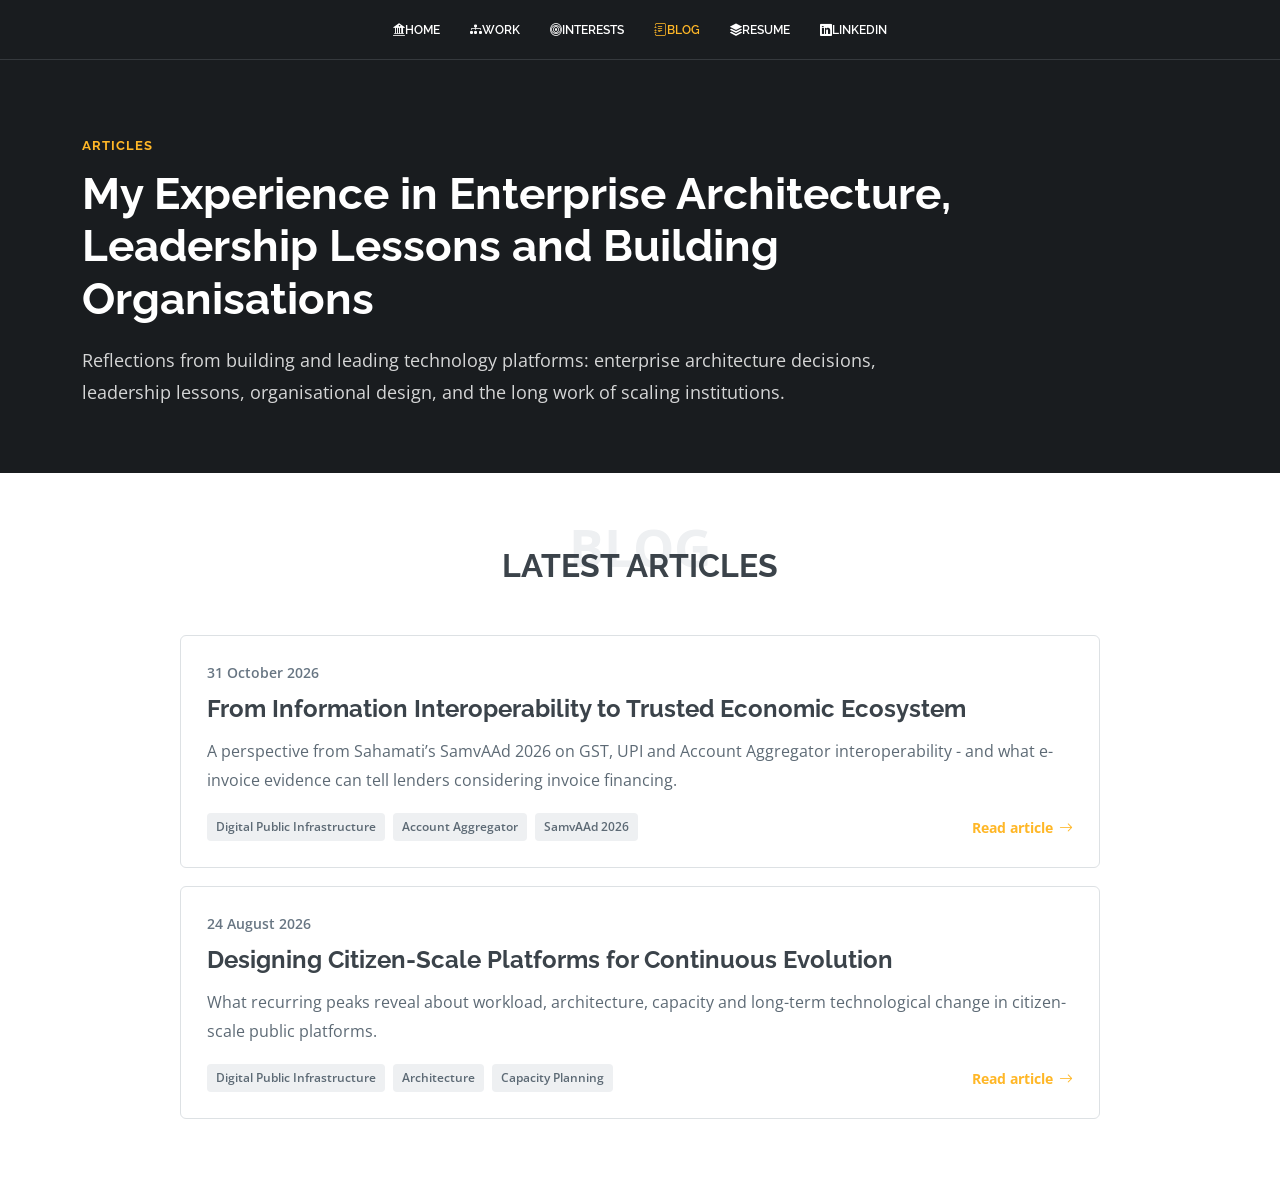
==== commit 6284988d: "Rename Speaking to Interests; reframe tiles around roles and opportunities Co-Authored-By: Claude So" ====
--- a/blog/index.html
+++ b/blog/index.html
@@ -47,7 +47,7 @@
   <link href="../assets/vendor/bootstrap-icons/bootstrap-icons.css" rel="stylesheet">
   <link href="../assets/vendor/boxicons/css/boxicons.min.css" rel="stylesheet">
   <link href="../assets/css/style.css" rel="stylesheet">
-  <link href="../assets/css/home.css?v=7" rel="stylesheet">
+  <link href="../assets/css/home.css?v=10" rel="stylesheet">
 
   <script type="application/ld+json">
     {
@@ -144,7 +144,7 @@
       <ul id="hm-menu-links">
         <li><a class="bi bi-bank2 nav-link" title="Home" href="../">Home</a></li>
         <li><a class="bi bi-diagram-3-fill nav-link" title="Selected work" href="../#work">Work</a></li>
-        <li><a class="bi bi-mic-fill nav-link" title="Speaking and advisory" href="../#speaking">Speaking</a></li>
+        <li><a class="bi bi-bullseye nav-link" title="Areas of interest" href="../#interests">Interests</a></li>
         <li><a class="bi bi-journal-text nav-link active" title="Articles" href="../blog/">Blog</a></li>
         <li><a class="bi bi-stack nav-link" title="Full resume" href="../resume/">Resume</a></li>
         <li><a class="bi bi-linkedin nav-link" title="LinkedIn Profile" href="https://www.linkedin.com/in/agrharsh" target="_blank" rel="noopener noreferrer">LinkedIn</a></li>
--- a/assets/css/home.css
+++ b/assets/css/home.css
@@ -9,13 +9,15 @@
   text-justify:inter-word;
   hyphens:none;
 }
+/* Narrow tiles read better left-aligned: justified text leaves wide gaps */
+.hm-home .hm-pillar p { text-align:left; }
 .hm-home #header { height:auto; min-height:60px; background:#191c1f; border-bottom:1px solid #35393d; }
 .hm-home #navbar { position:relative !important; }
 .hm-home #navbar ul { display:flex; flex-wrap:wrap; justify-content:center; }
 .hm-home #navbar a { letter-spacing:0; }
 .hm-menu-toggle, .hm-header-identity { display:none; }
 .hm-home #navbar :is(a, button):focus-visible { outline:2px solid #ffb727; outline-offset:-2px; }
-.hm-home #work, .hm-home #speaking { scroll-margin-top:96px; }
+.hm-home #work, .hm-home #interests { scroll-margin-top:96px; }
 .hm-home #top { scroll-margin-top:96px; }
 .hm-eyebrow { color:#ffb727; font-family:"Raleway",sans-serif; font-size:13px; font-weight:700; letter-spacing:1px; margin-bottom:12px; text-transform:uppercase; }
 
@@ -69,12 +71,12 @@
 .hm-card ul { margin:0; padding-left:18px; color:#444; font-size:14.5px; line-height:1.65; }
 .hm-card .hm-outcome { border-top:1px solid #eceff1; margin-top:auto; padding-top:12px; font-size:14.5px; color:#191c1f; }
 .hm-pillar { border-top:3px solid #ffb727; }
-.hm-pillar h3 { min-height:2.6em; line-height:1.3; padding-bottom:10px; margin-bottom:14px; border-bottom:1px solid #eceff1; display:flex; align-items:flex-end; }
+.hm-pillar h3 { min-height:3.4em; line-height:1.3; padding:8px 0; margin-bottom:14px; border-bottom:1px solid #eceff1; display:flex; align-items:center; }
 @media (max-width:991px) { .hm-pillar h3 { min-height:0; } }
 .hm-card .blog-read-more { margin-top:auto; padding-top:6px; }
 .hm-more { display:inline-block; margin-top:22px; font-weight:700; font-size:14px; }
 
-/* Speaking */
+/* Areas of interest */
 .hm-topics { list-style:none; margin:0; padding:0; display:grid; gap:14px; height:100%; grid-auto-rows:1fr; }
 .hm-topics li { display:flex; flex-direction:column; justify-content:center; background:#fff; border:1px solid #dde1e4; border-left:3px solid #ffb727; border-radius:4px; padding:14px 18px; color:#191c1f; font-size:15.5px; line-height:1.5; }
 .hm-topics li strong { font-family:"Raleway",sans-serif; font-size:18px; font-weight:700; color:#191c1f; }
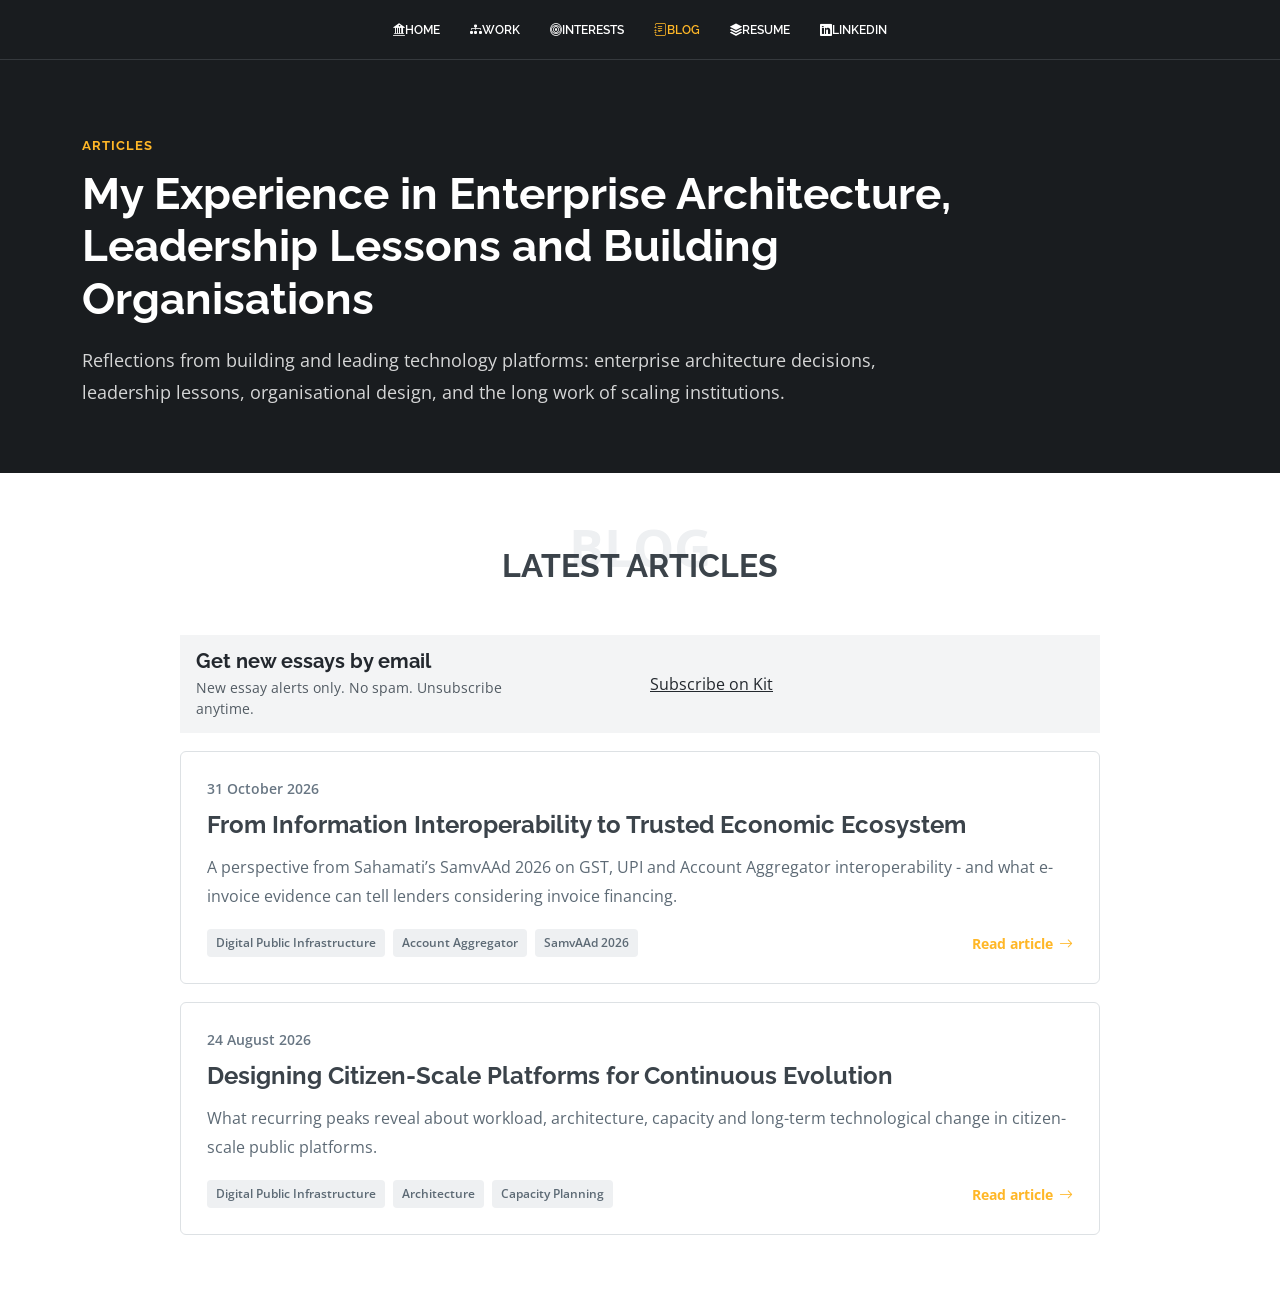
==== commit 95a81550: "Add Kit newsletter signup to the blog" ====
--- a/blog/index.html
+++ b/blog/index.html
@@ -14,8 +14,8 @@
   <meta charset="utf-8">
   <meta content="width=device-width, initial-scale=1.0" name="viewport">
 
-  <title>Blog | Harsh Agarwal</title>
-  <meta name="description" content="Articles by Harsh Agarwal on enterprise architecture, leadership lessons, public digital platforms, and building organisations.">
+  <title>Essays on DPI, Interoperability and Platform Architecture | Harsh Agarwal</title>
+  <meta name="description" content="Essays by Harsh Agarwal on Digital Public Infrastructure, GST and Account Aggregator interoperability, and architecture for citizen-scale platforms.">
   <meta name="keywords" content="Harsh Agarwal blog, enterprise architecture, leadership lessons, organisation building, digital public infrastructure, technology leadership">
   <meta name="author" content="Harsh Agarwal">
   <meta name="robots" content="index, follow, max-image-preview:large">
@@ -25,29 +25,32 @@
   <meta property="og:type" content="website">
   <meta property="og:site_name" content="Harsh Agarwal">
   <meta property="og:locale" content="en_IN">
-  <meta property="og:title" content="Blog | Harsh Agarwal">
-  <meta property="og:description" content="Articles on enterprise architecture, leadership lessons, public digital platforms, and building organisations.">
+  <meta property="og:title" content="Essays on DPI, Interoperability and Platform Architecture | Harsh Agarwal">
+  <meta property="og:description" content="Essays by Harsh Agarwal on Digital Public Infrastructure, GST and Account Aggregator interoperability, and architecture for citizen-scale platforms.">
   <meta property="og:url" content="https://agrharsh.com/blog/">
-  <meta property="og:image" content="https://agrharsh.com/assets/img/me.jpeg">
-  <meta property="og:image:alt" content="Harsh Agarwal, technology executive and enterprise architect">
+  <meta property="og:image" content="https://agrharsh.com/assets/img/og-home.png">
+  <meta property="og:image:type" content="image/png">
+  <meta property="og:image:width" content="1200">
+  <meta property="og:image:height" content="630">
+  <meta property="og:image:alt" content="Harsh Agarwal, technology executive and Digital Public Infrastructure architect">
   <meta name="twitter:card" content="summary_large_image">
-  <meta name="twitter:title" content="Blog | Harsh Agarwal">
-  <meta name="twitter:description" content="Articles on enterprise architecture, leadership lessons, public digital platforms, and building organisations.">
-  <meta name="twitter:image" content="https://agrharsh.com/assets/img/me.jpeg">
-  <meta name="twitter:image:alt" content="Harsh Agarwal, technology executive and enterprise architect">
+  <meta name="twitter:title" content="Essays on DPI, Interoperability and Platform Architecture | Harsh Agarwal">
+  <meta name="twitter:description" content="Essays by Harsh Agarwal on Digital Public Infrastructure, GST and Account Aggregator interoperability, and architecture for citizen-scale platforms.">
+  <meta name="twitter:image" content="https://agrharsh.com/assets/img/og-home.png">
+  <meta name="twitter:image:alt" content="Harsh Agarwal, technology executive and Digital Public Infrastructure architect">
 
   <link href="../assets/img/favicon.ico" rel="icon">
   <link href="../assets/img/apple-touch-icon.png" rel="apple-touch-icon">
 
   <link rel="preconnect" href="https://fonts.googleapis.com">
   <link rel="preconnect" href="https://fonts.gstatic.com" crossorigin>
-  <link href="https://fonts.googleapis.com/css?family=Open+Sans:300,300i,400,400i,600,600i,700,700i|Raleway:300,300i,400,400i,500,500i,600,600i,700,700i|Satisfy" rel="stylesheet">
+  <link href="https://fonts.googleapis.com/css2?family=Open+Sans:wght@400;600;700&amp;family=Raleway:wght@500;600;700&amp;display=swap" rel="stylesheet">
 
   <link href="../assets/vendor/bootstrap/css/bootstrap.min.css" rel="stylesheet">
   <link href="../assets/vendor/bootstrap-icons/bootstrap-icons.css" rel="stylesheet">
-  <link href="../assets/vendor/boxicons/css/boxicons.min.css" rel="stylesheet">
   <link href="../assets/css/style.css" rel="stylesheet">
-  <link href="../assets/css/home.css?v=10" rel="stylesheet">
+  <link href="../assets/css/blog-signup.css" rel="stylesheet">
+  <link href="../assets/css/home.css?v=11" rel="stylesheet">
 
   <script type="application/ld+json">
     {
@@ -57,9 +60,9 @@
           "@type": "CollectionPage",
           "@id": "https://agrharsh.com/blog/#webpage",
           "url": "https://agrharsh.com/blog/",
-          "name": "Blog | Harsh Agarwal",
-          "description": "Articles by Harsh Agarwal on enterprise architecture, leadership lessons, public digital platforms, and building organisations.",
-          "dateModified": "2026-10-31",
+          "name": "Essays on DPI, Interoperability and Platform Architecture | Harsh Agarwal",
+          "description": "Essays by Harsh Agarwal on Digital Public Infrastructure, GST and Account Aggregator interoperability, and architecture for citizen-scale platforms.",
+          "dateModified": "2026-11-26",
           "inLanguage": "en-IN",
           "isPartOf": {
             "@id": "https://agrharsh.com/#website"
@@ -76,7 +79,7 @@
           "@id": "https://agrharsh.com/blog/#blog",
           "url": "https://agrharsh.com/blog/",
           "name": "Harsh Agarwal Blog",
-          "description": "Articles by Harsh Agarwal on enterprise architecture, leadership lessons, public digital platforms, and building organisations.",
+          "description": "Essays by Harsh Agarwal on Digital Public Infrastructure, GST and Account Aggregator interoperability, and architecture for citizen-scale platforms.",
           "inLanguage": "en-IN",
           "author": {
             "@type": "Person",
@@ -168,6 +171,17 @@
           <h2>Latest Articles</h2>
         </div>
 
+        <section class="blog-signup" aria-labelledby="blog-signup-title">
+          <div class="blog-signup-copy">
+            <h3 id="blog-signup-title">Get new essays by email</h3>
+            <p>New essay alerts only. No spam. Unsubscribe anytime.</p>
+          </div>
+          <div class="blog-signup-embed">
+            <a class="blog-signup-fallback" href="https://harsh-agarwal.kit.com/432491120f">Subscribe on Kit</a>
+            <script async data-uid="432491120f" src="https://harsh-agarwal.kit.com/432491120f/index.js"></script>
+          </div>
+        </section>
+
         <div class="blog-post-list" aria-label="Article list">
           <article class="blog-post-card">
             <time datetime="2026-10-31">31 October 2026</time>
@@ -218,6 +232,7 @@
 
   <script src="../assets/vendor/bootstrap/js/bootstrap.bundle.min.js"></script>
   <script src="../assets/js/main.js?v=4"></script>
+  <script defer src="../assets/js/blog-signup.js"></script>
 </body>
 
 </html>
--- a/assets/css/style.css
+++ b/assets/css/style.css
@@ -921,13 +921,6 @@
   box-shadow: 0 0 30px rgba(214, 215, 216, 0.6);
   padding: 20px 0 30px 0;
 }
-.contact .info-box i.bx {
-  font-size: 24px;
-  color: #ffb727;
-  border-radius: 50%;
-  padding: 15px;
-  background: #fff6e4;
-}
 .contact .info-box h3 {
   font-size: 20px;
   color: #777777;
--- a/assets/css/blog-signup.css
+++ b/assets/css/blog-signup.css
@@ -0,0 +1,106 @@
+.blog-signup {
+  max-width: 920px;
+  margin: 0 auto 18px;
+  padding: 14px 16px;
+  display: grid;
+  grid-template-columns: repeat(2, minmax(0, 1fr));
+  align-items: center;
+  gap: 20px;
+  background: #f3f4f5;
+  color: #23282e;
+}
+
+.blog-signup h3 {
+  margin: 0 0 4px;
+  font-size: 20px;
+  font-weight: 700;
+}
+
+.blog-signup-copy p {
+  max-width: 44ch;
+  margin: 0;
+  font-size: 14px;
+  color: #525b63;
+}
+
+.blog-signup .formkit-form[data-format="inline"] {
+  border: 0;
+  margin: 0;
+  max-width: none;
+  width: 100%;
+  background-color: transparent !important;
+  font-family: inherit;
+}
+
+.blog-signup .blog-signup-embed .formkit-form[data-format="inline"] [data-style="minimal"] {
+  padding: 0;
+}
+
+.blog-signup .formkit-form [data-element="header"],
+.blog-signup .formkit-form [data-element="subheader"],
+.blog-signup .formkit-form [data-element="guarantee"] {
+  display: none;
+}
+
+.blog-signup .formkit-form .formkit-fields[data-stacked] {
+  display: grid;
+  grid-template-columns: minmax(0, 1fr) auto;
+  align-items: end;
+  gap: 8px;
+  margin: 0 !important;
+}
+
+.blog-signup .formkit-form .formkit-fields .formkit-field,
+.blog-signup .formkit-form .formkit-fields .formkit-submit {
+  min-width: 0;
+  margin: 0 !important;
+}
+
+.blog-signup .blog-signup-label {
+  display: block;
+  margin-bottom: 4px;
+  font-size: 14px;
+  color: #23282e;
+}
+
+.blog-signup .formkit-fields .formkit-input,
+.blog-signup .formkit-fields .formkit-submit {
+  height: 46px;
+  font-family: inherit;
+}
+
+.blog-signup .formkit-fields .formkit-input {
+  display: block;
+  padding: 8px 12px;
+}
+
+.blog-signup .formkit-fields .formkit-submit > span {
+  padding: 8px 14px;
+}
+
+.blog-signup .formkit-form .formkit-powered-by-convertkit-container {
+  justify-content: flex-end;
+  margin-top: 6px;
+}
+
+.blog-signup .formkit-form .formkit-powered-by-convertkit-container .formkit-powered-by-convertkit {
+  margin: 0;
+}
+
+.blog-signup-fallback {
+  color: #23282e;
+  text-decoration: underline;
+}
+
+@media (max-width: 600px) {
+  .blog-signup {
+    grid-template-columns: minmax(0, 1fr);
+    gap: 12px;
+  }
+}
+
+@media (max-width: 380px) {
+  .blog-signup .formkit-form .formkit-fields[data-stacked] {
+    grid-template-columns: minmax(0, 1fr);
+  }
+}
